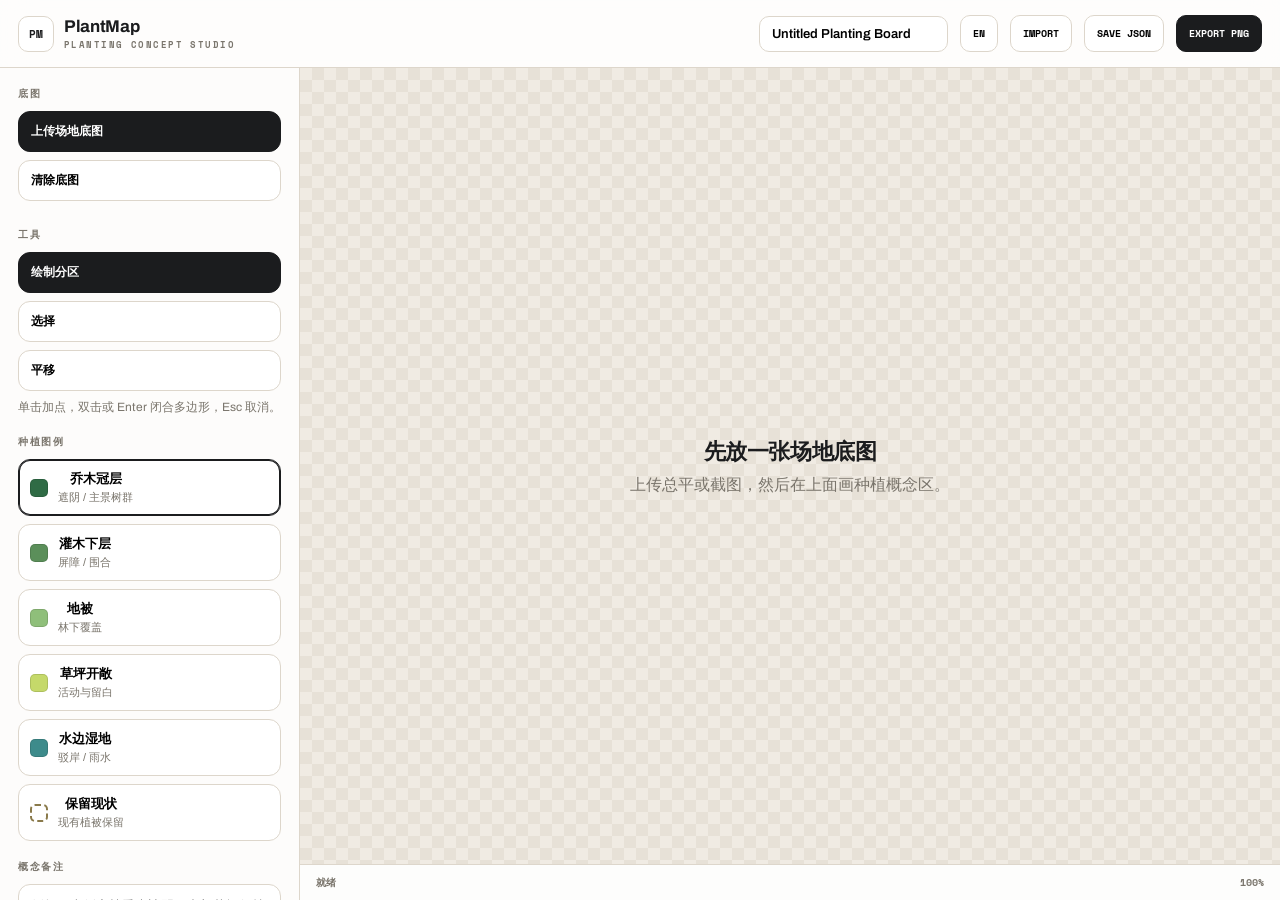
==== studio.html @ 992300a6 "Add one-click round corners for planting zones Soft-fillet selected zone polygons (or all zones when" ====
<!DOCTYPE html>
<html lang="zh-CN">
<head>
  <meta charset="UTF-8" />
  <meta name="viewport" content="width=device-width, initial-scale=1.0" />
  <title>PlantMap Studio · Planting Concept</title>
  <link rel="preconnect" href="https://fonts.googleapis.com" />
  <link rel="preconnect" href="https://fonts.gstatic.com" crossorigin />
  <link href="https://fonts.googleapis.com/css2?family=Archivo:wght@400;500;600;700;800&family=Space+Mono:wght@400;700&display=swap" rel="stylesheet" />
  <link rel="stylesheet" href="studio.css" />
</head>
<body>
  <header class="top">
    <a class="brand" href="index.html">
      <span class="mark">PM</span>
      <span class="brand-text"><b>PlantMap</b><small>PLANTING CONCEPT STUDIO</small></span>
    </a>
    <div class="spacer"></div>
    <input id="projectName" class="project-name" value="Untitled Planting Board" />
    <button type="button" class="topbtn" id="langBtn">中文</button>
    <button type="button" class="topbtn" id="importJsonBtn">IMPORT</button>
    <button type="button" class="topbtn" id="exportJsonBtn">SAVE JSON</button>
    <button type="button" class="topbtn primary" id="exportPngBtn">EXPORT PNG</button>
    <input id="importJsonFile" type="file" accept="application/json" hidden />
    <input id="baseFile" type="file" accept="image/*" hidden />
  </header>

  <div class="shell">
    <aside class="side">
      <div class="section-title" data-i="base">Base plan</div>
      <button type="button" class="side-btn primary" id="uploadBtn" data-i="upload">Upload site plan</button>
      <button type="button" class="side-btn" id="clearBaseBtn" data-i="clearBase">Clear base</button>

      <div class="section-title" data-i="tools">Tools</div>
      <div class="tool-row">
        <button type="button" class="tool on" data-tool="draw" data-i="draw">Draw zone</button>
        <button type="button" class="tool" data-tool="select" data-i="select">Select</button>
        <button type="button" class="tool" data-tool="pan" data-i="pan">Pan</button>
      </div>
      <p class="hint" data-i="drawHint">Click to add points. Double-click or Enter to close polygon. Esc cancels.</p>

      <div class="section-title" data-i="legend">Planting legend</div>
      <div class="legend" id="legend"></div>

      <div class="section-title" data-i="note">Concept note</div>
      <textarea id="note" rows="3" data-i-placeholder="notePh" placeholder="e.g. Dense canopy along south edge for shade; lawn kept open for gathering."></textarea>

      <div class="section-title" data-i="zones">Zones</div>
      <div id="zoneList" class="zone-list"></div>
      <button type="button" class="side-btn" id="roundCornersBtn" data-i="roundCorners">Round corners</button>
      <p class="hint" data-i="roundHint">Rounds selected zone; if none selected, rounds all zones.</p>
      <button type="button" class="side-btn danger" id="deleteZoneBtn" data-i="deleteZone">Delete selected</button>
    </aside>

    <main class="stage">
      <div class="canvas-wrap" id="canvasWrap">
        <canvas id="board"></canvas>
        <div class="empty" id="emptyState">
          <strong data-i="emptyTitle">Drop a site plan to start</strong>
          <span data-i="emptyBody">Upload a plan image, then paint planting concept zones on top.</span>
        </div>
      </div>
      <div class="status">
        <span id="statusText">Ready</span>
        <span id="zoomText">100%</span>
      </div>
    </main>
  </div>

  <div class="toast" id="toast"></div>
  <script src="studio.js"></script>
</body>
</html>
---- studio.css ----
:root {
  --ink: #1B1C1E;
  --paper: #F4F1EC;
  --line: #DDD6CB;
  --muted: #7A756C;
  --accent: #E0533F;
  --panel: rgba(255,255,255,.88);
  --shadow: 0 14px 40px rgba(40,34,25,.08);
  --canopy: #2F6B45;
  --shrub: #5B8F5A;
  --ground: #8FBF7A;
  --lawn: #C5D96A;
  --edge: #3D8B8B;
  --keep: #8A7A4B;
}

* { box-sizing: border-box; margin: 0; padding: 0; }
html, body { height: 100%; }
body {
  font-family: 'Archivo', sans-serif;
  color: var(--ink);
  background: #EDE8E0;
  min-height: 100%;
}

.top {
  height: 68px; display: flex; align-items: center; gap: 12px;
  padding: 0 18px; border-bottom: 1px solid var(--line);
  background: rgba(255,255,255,.9); backdrop-filter: blur(16px);
  position: sticky; top: 0; z-index: 20;
}
.brand { display: flex; align-items: center; gap: 10px; text-decoration: none; color: inherit; }
.mark {
  width: 36px; height: 36px; border-radius: 10px; border: 1px solid var(--line);
  display: grid; place-items: center; font: 800 11px 'Space Mono', monospace; background: #fff;
}
.brand-text b { display: block; font-size: 17px; letter-spacing: -.02em; }
.brand-text small {
  display: block; font: 700 9px 'Space Mono', monospace;
  letter-spacing: .16em; color: var(--muted); margin-top: 2px;
}
.spacer { flex: 1; }
.project-name {
  min-width: 180px; max-width: 280px; border: 1px solid var(--line);
  border-radius: 10px; padding: 10px 12px; background: #fff; font: 600 13px 'Archivo', sans-serif;
}
.topbtn {
  border: 1px solid var(--line); background: #fff; border-radius: 10px;
  padding: 10px 12px; font: 700 10px 'Space Mono', monospace; cursor: pointer;
}
.topbtn.primary { background: var(--ink); color: #fff; border-color: var(--ink); }
.topbtn:hover { transform: translateY(-1px); }

.shell {
  display: grid; grid-template-columns: 300px minmax(0, 1fr);
  min-height: calc(100vh - 68px);
}
.side {
  border-right: 1px solid var(--line); background: var(--panel);
  padding: 18px; overflow: auto; position: sticky; top: 68px;
  height: calc(100vh - 68px);
}
.section-title {
  font: 700 10px 'Space Mono', monospace; letter-spacing: .16em;
  text-transform: uppercase; color: var(--muted); margin: 18px 0 10px;
}
.section-title:first-child { margin-top: 0; }

.side-btn, .tool {
  width: 100%; border: 1px solid var(--line); background: #fff;
  border-radius: 12px; padding: 11px 12px; text-align: left;
  font: 700 12px 'Archivo', sans-serif; cursor: pointer; margin-bottom: 8px;
}
.side-btn.primary, .tool.on {
  background: var(--ink); color: #fff; border-color: var(--ink);
}
.side-btn.danger { color: #9B2C2C; }
.tool-row { display: grid; grid-template-columns: 1fr; gap: 0; }
.hint {
  font-size: 12px; color: var(--muted); line-height: 1.45; margin: 0 0 8px;
}

.legend { display: grid; gap: 8px; }
.legend-item {
  display: flex; align-items: center; gap: 10px;
  border: 1px solid transparent; border-radius: 12px;
  padding: 10px 11px; background: #fff; cursor: pointer;
  border-color: var(--line);
}
.legend-item.on { border-color: var(--ink); box-shadow: inset 0 0 0 1px var(--ink); }
.legend-swatch {
  width: 18px; height: 18px; border-radius: 5px; flex: 0 0 auto;
  border: 1px solid rgba(0,0,0,.12);
}
.legend-item.keep .legend-swatch {
  background: transparent !important; border: 2px dashed var(--keep);
}
.legend-item b { display: block; font-size: 13px; }
.legend-item small { display: block; color: var(--muted); font-size: 11px; margin-top: 2px; }

textarea#note {
  width: 100%; border: 1px solid var(--line); border-radius: 12px;
  padding: 12px; font: 500 13px 'Archivo', sans-serif; resize: vertical;
  background: #fff; min-height: 84px; line-height: 1.45;
}

.zone-list { display: grid; gap: 6px; margin-bottom: 10px; }
.zone-row {
  border: 1px solid var(--line); border-radius: 10px; padding: 9px 10px;
  background: #fff; cursor: pointer; font-size: 12px;
  display: flex; justify-content: space-between; gap: 8px;
}
.zone-row.on { border-color: var(--ink); }
.zone-row span { color: var(--muted); }

.stage { display: grid; grid-template-rows: 1fr auto; min-width: 0; }
.canvas-wrap {
  position: relative; overflow: hidden; background:
    linear-gradient(45deg, #e7e1d7 25%, transparent 25%),
    linear-gradient(-45deg, #e7e1d7 25%, transparent 25%),
    linear-gradient(45deg, transparent 75%, #e7e1d7 75%),
    linear-gradient(-45deg, transparent 75%, #e7e1d7 75%);
  background-size: 24px 24px;
  background-position: 0 0, 0 12px, 12px -12px, -12px 0;
  background-color: #f0ebe3;
}
#board {
  display: block; width: 100%; height: calc(100vh - 68px - 36px);
  cursor: crosshair; touch-action: none;
}
#board.pan { cursor: grab; }
#board.panning { cursor: grabbing; }

.empty {
  position: absolute; inset: 0; display: grid; place-content: center;
  text-align: center; gap: 8px; pointer-events: none; color: var(--muted);
  padding: 24px;
}
.empty strong { font-size: 22px; color: var(--ink); letter-spacing: -.02em; }
.empty.hidden { display: none; }

.status {
  height: 36px; display: flex; align-items: center; justify-content: space-between;
  padding: 0 16px; border-top: 1px solid var(--line); background: rgba(255,255,255,.9);
  font: 700 10px 'Space Mono', monospace; color: var(--muted);
}

.toast {
  position: fixed; right: 18px; bottom: 18px; background: #191918; color: #fff;
  border-radius: 12px; padding: 12px 14px; font: 700 10px 'Space Mono', monospace;
  opacity: 0; transform: translateY(8px); pointer-events: none; transition: .18s; z-index: 50;
}
.toast.on { opacity: 1; transform: none; }

@media (max-width: 900px) {
  .shell { grid-template-columns: 1fr; }
  .side { position: static; height: auto; border-right: 0; border-bottom: 1px solid var(--line); }
  #board { height: 62vh; }
  .project-name { display: none; }
  .topbtn:not(.primary) { display: none; }
  #langBtn, #exportPngBtn { display: inline-block; }
}
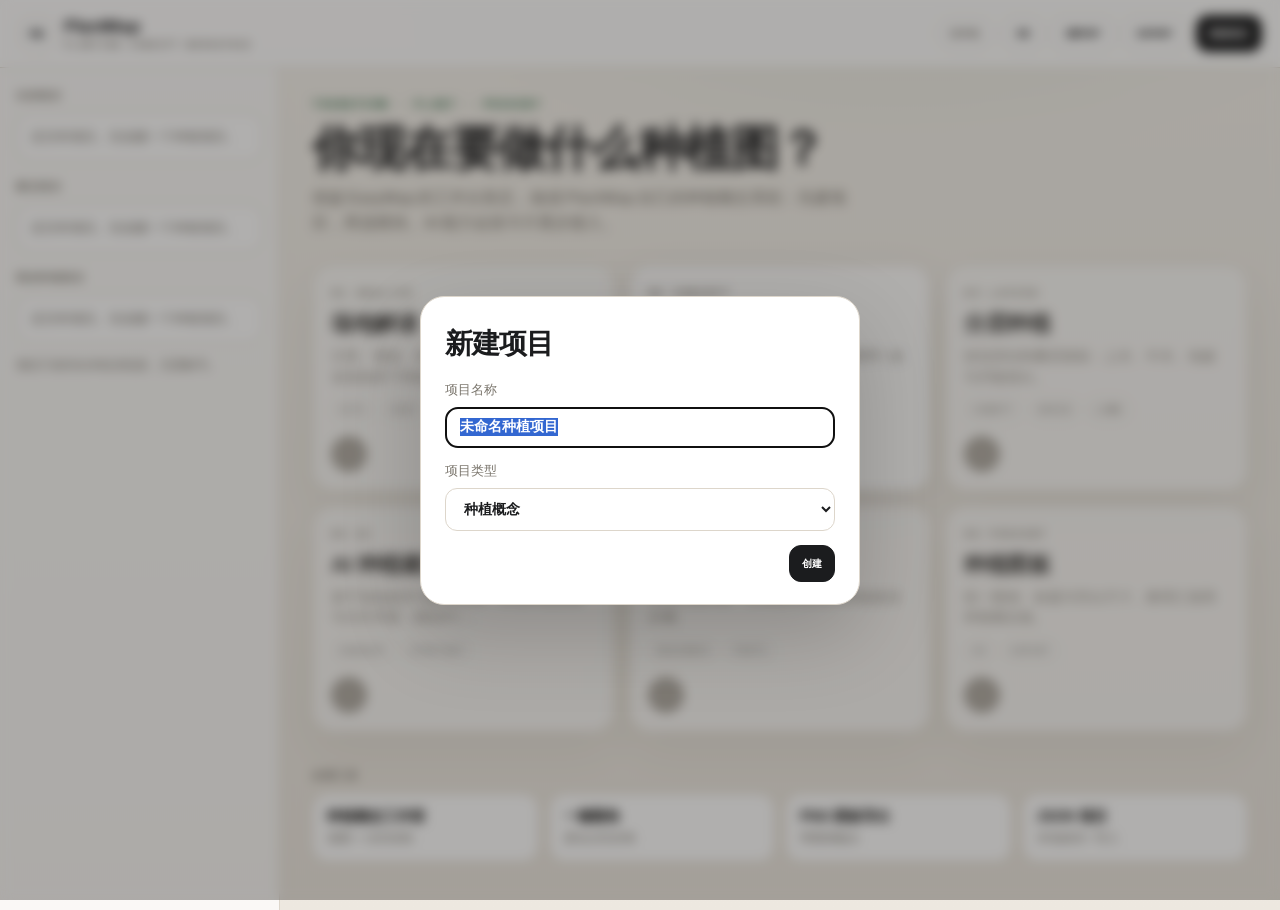
==== commit f32cbf18: "Add PlantMap workspace hub and fix round-corners Introduce an EasyMap-inspired planting workspace wi" ====
--- a/studio.html
+++ b/studio.html
@@ -7,11 +7,11 @@
   <link rel="preconnect" href="https://fonts.googleapis.com" />
   <link rel="preconnect" href="https://fonts.gstatic.com" crossorigin />
   <link href="https://fonts.googleapis.com/css2?family=Archivo:wght@400;500;600;700;800&family=Space+Mono:wght@400;700&display=swap" rel="stylesheet" />
-  <link rel="stylesheet" href="studio.css" />
+  <link rel="stylesheet" href="studio.css?v=20260805b" />
 </head>
 <body>
   <header class="top">
-    <a class="brand" href="index.html">
+    <a class="brand" href="workspace.html">
       <span class="mark">PM</span>
       <span class="brand-text"><b>PlantMap</b><small>PLANTING CONCEPT STUDIO</small></span>
     </a>
@@ -47,8 +47,8 @@
 
       <div class="section-title" data-i="zones">Zones</div>
       <div id="zoneList" class="zone-list"></div>
-      <button type="button" class="side-btn" id="roundCornersBtn" data-i="roundCorners">Round corners</button>
-      <p class="hint" data-i="roundHint">Rounds selected zone; if none selected, rounds all zones.</p>
+      <button type="button" class="side-btn" id="roundCornersBtn" data-i="roundCorners">一键圆角</button>
+      <p class="hint" data-i="roundHint">对选中分区圆角；未选中时对全部分区生效。</p>
       <button type="button" class="side-btn danger" id="deleteZoneBtn" data-i="deleteZone">Delete selected</button>
     </aside>
 
@@ -68,6 +68,7 @@
   </div>
 
   <div class="toast" id="toast"></div>
-  <script src="studio.js"></script>
+  <script src="projects.js?v=20260805b"></script>
+  <script src="studio.js?v=20260805b"></script>
 </body>
 </html>
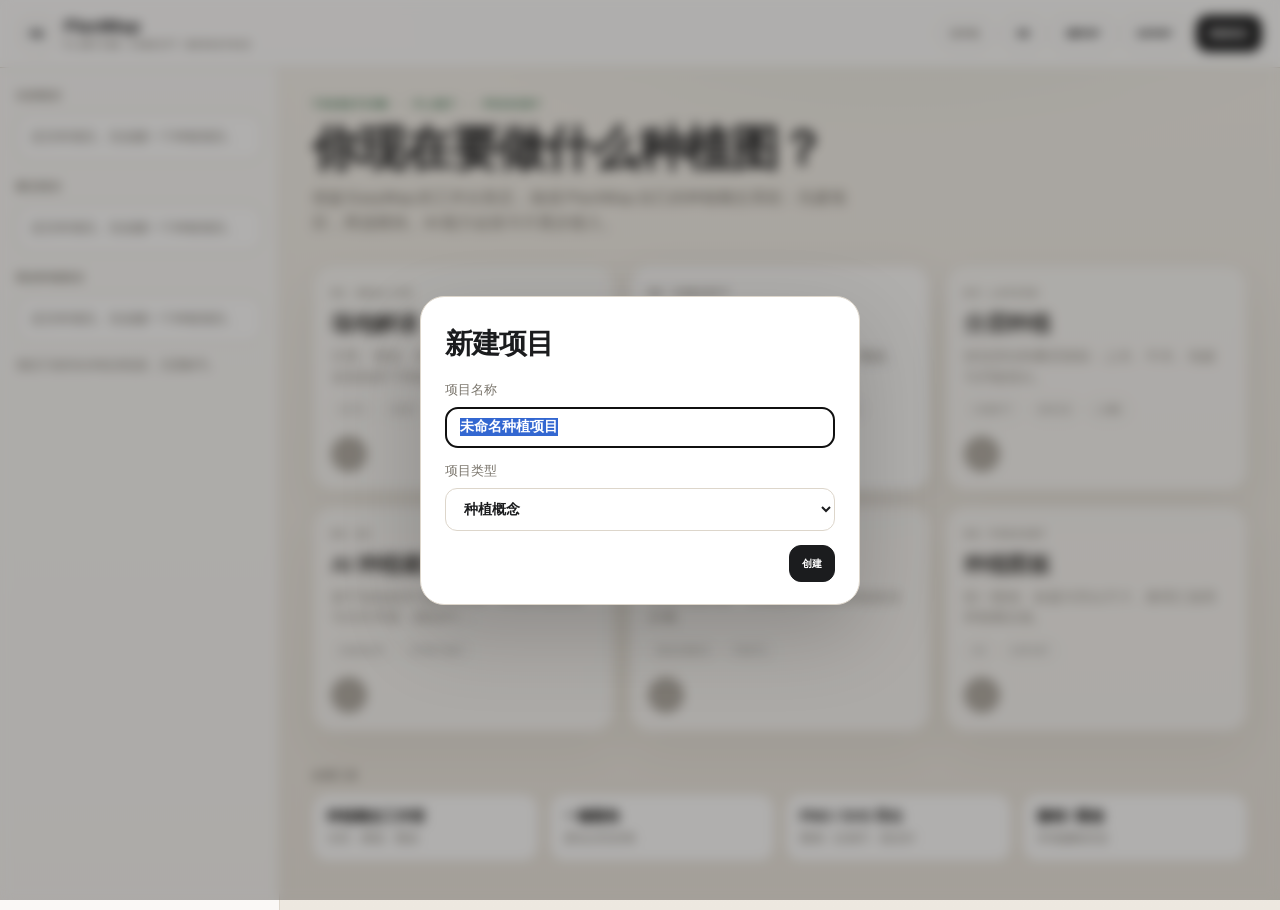
==== commit 8f15e981: "Enhance planting studio with concept grammar and log decisions Add undo/redo, PNG/SVG export, board " ====
--- a/studio.html
+++ b/studio.html
@@ -7,7 +7,7 @@
   <link rel="preconnect" href="https://fonts.googleapis.com" />
   <link rel="preconnect" href="https://fonts.gstatic.com" crossorigin />
   <link href="https://fonts.googleapis.com/css2?family=Archivo:wght@400;500;600;700;800&family=Space+Mono:wght@400;700&display=swap" rel="stylesheet" />
-  <link rel="stylesheet" href="studio.css?v=20260805b" />
+  <link rel="stylesheet" href="studio.css?v=20260805c" />
 </head>
 <body>
   <header class="top">
@@ -17,10 +17,18 @@
     </a>
     <div class="spacer"></div>
     <input id="projectName" class="project-name" value="Untitled Planting Board" />
+    <button type="button" class="topbtn" id="undoBtn" title="Undo">↶</button>
+    <button type="button" class="topbtn" id="redoBtn" title="Redo">↷</button>
     <button type="button" class="topbtn" id="langBtn">中文</button>
     <button type="button" class="topbtn" id="importJsonBtn">IMPORT</button>
     <button type="button" class="topbtn" id="exportJsonBtn">SAVE JSON</button>
-    <button type="button" class="topbtn primary" id="exportPngBtn">EXPORT PNG</button>
+    <div class="export-wrap">
+      <button type="button" class="topbtn primary" id="exportMenuBtn">EXPORT ▾</button>
+      <div class="menu" id="exportMenu" hidden>
+        <button type="button" id="exportPngBtn">PNG</button>
+        <button type="button" id="exportSvgBtn">SVG</button>
+      </div>
+    </div>
     <input id="importJsonFile" type="file" accept="application/json" hidden />
     <input id="baseFile" type="file" accept="image/*" hidden />
   </header>
@@ -34,10 +42,24 @@
       <div class="section-title" data-i="tools">Tools</div>
       <div class="tool-row">
         <button type="button" class="tool on" data-tool="draw" data-i="draw">Draw zone</button>
+        <button type="button" class="tool" data-tool="boundary" data-i="boundary">Site edge</button>
+        <button type="button" class="tool" data-tool="spine" data-i="spine">Corridor</button>
+        <button type="button" class="tool" data-tool="arrow" data-i="arrow">Arrow</button>
         <button type="button" class="tool" data-tool="select" data-i="select">Select</button>
         <button type="button" class="tool" data-tool="pan" data-i="pan">Pan</button>
       </div>
-      <p class="hint" data-i="drawHint">Click to add points. Double-click or Enter to close polygon. Esc cancels.</p>
+      <p class="hint" data-i="drawHint">Click to add points. Double-click or Enter to close. Esc cancels.</p>
+
+      <div class="section-title" data-i="presets">Planting presets</div>
+      <div class="preset-row" id="presetRow"></div>
+
+      <div class="section-title" data-i="theme">Theme</div>
+      <div class="theme-row" id="themeRow"></div>
+
+      <div class="section-title" data-i="chrome">Board chrome</div>
+      <label class="check"><input type="checkbox" id="showLegend" checked /> <span data-i="showLegend">Legend</span></label>
+      <label class="check"><input type="checkbox" id="showScale" checked /> <span data-i="showScale">Scale bar</span></label>
+      <label class="check"><input type="checkbox" id="showNorth" checked /> <span data-i="showNorth">North arrow</span></label>
 
       <div class="section-title" data-i="legend">Planting legend</div>
       <div class="legend" id="legend"></div>
@@ -45,7 +67,7 @@
       <div class="section-title" data-i="note">Concept note</div>
       <textarea id="note" rows="3" data-i-placeholder="notePh" placeholder="e.g. Dense canopy along south edge for shade; lawn kept open for gathering."></textarea>
 
-      <div class="section-title" data-i="zones">Zones</div>
+      <div class="section-title" data-i="zones">Zones & paths</div>
       <div id="zoneList" class="zone-list"></div>
       <button type="button" class="side-btn" id="roundCornersBtn" data-i="roundCorners">一键圆角</button>
       <p class="hint" data-i="roundHint">对选中分区圆角；未选中时对全部分区生效。</p>
@@ -68,7 +90,7 @@
   </div>
 
   <div class="toast" id="toast"></div>
-  <script src="projects.js?v=20260805b"></script>
-  <script src="studio.js?v=20260805b"></script>
+  <script src="projects.js?v=20260805c"></script>
+  <script src="studio.js?v=20260805c"></script>
 </body>
 </html>
--- a/studio.css
+++ b/studio.css
@@ -50,6 +50,38 @@
 }
 .topbtn.primary { background: var(--ink); color: #fff; border-color: var(--ink); }
 .topbtn:hover { transform: translateY(-1px); }
+.topbtn:disabled { opacity: .4; cursor: default; transform: none; }
+
+.export-wrap { position: relative; }
+.menu {
+  position: absolute; right: 0; top: calc(100% + 6px);
+  min-width: 120px; background: #fff; border: 1px solid var(--line);
+  border-radius: 12px; box-shadow: var(--shadow); padding: 6px; z-index: 40;
+}
+.menu[hidden] { display: none; }
+.menu button {
+  display: block; width: 100%; border: 0; background: transparent;
+  text-align: left; padding: 10px 12px; border-radius: 8px;
+  font: 700 11px 'Space Mono', monospace; cursor: pointer;
+}
+.menu button:hover { background: #F4F1EC; }
+
+.preset-row, .theme-row { display: grid; gap: 6px; margin-bottom: 8px; }
+.preset-btn, .theme-btn {
+  width: 100%; border: 1px solid var(--line); background: #fff;
+  border-radius: 12px; padding: 10px 11px; text-align: left; cursor: pointer;
+}
+.preset-btn b, .theme-btn b { display: block; font-size: 12px; }
+.preset-btn small, .theme-btn small { display: block; color: var(--muted); font-size: 11px; margin-top: 2px; }
+.theme-btn.on { border-color: var(--ink); box-shadow: inset 0 0 0 1px var(--ink); }
+.theme-swatches { display: flex; gap: 4px; margin-top: 6px; }
+.theme-swatches i { width: 12px; height: 12px; border-radius: 3px; display: block; }
+
+.check {
+  display: flex; align-items: center; gap: 8px; margin-bottom: 8px;
+  font-size: 12px; color: var(--ink); cursor: pointer;
+}
+.check input { accent-color: var(--ink); }
 
 .shell {
   display: grid; grid-template-columns: 300px minmax(0, 1fr);
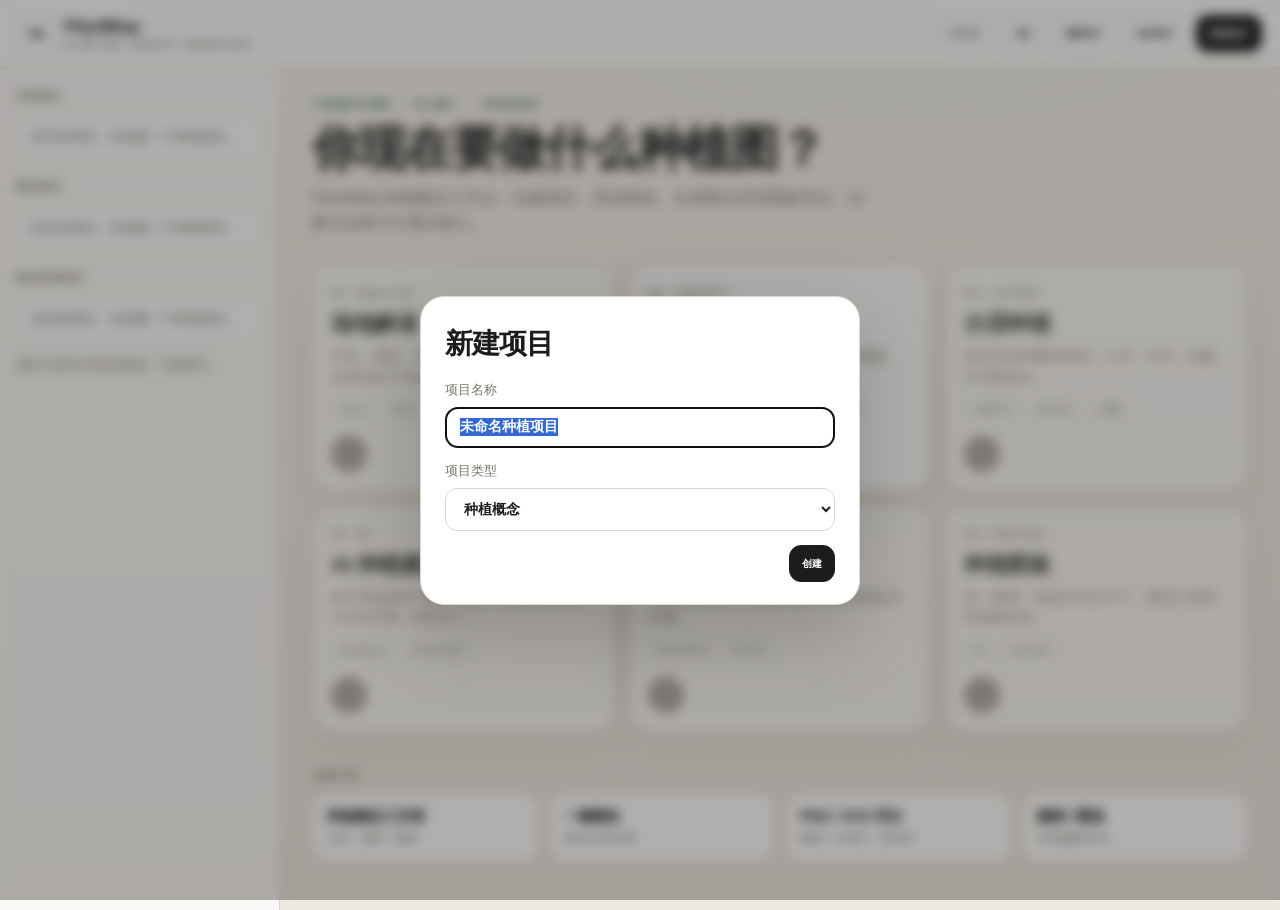
==== commit 68b8ed29: "Remove EasyMap branding so PlantMap stands alone Rewrite landing/workspace copy, README, and DEVLOG " ====
--- a/studio.html
+++ b/studio.html
@@ -7,7 +7,7 @@
   <link rel="preconnect" href="https://fonts.googleapis.com" />
   <link rel="preconnect" href="https://fonts.gstatic.com" crossorigin />
   <link href="https://fonts.googleapis.com/css2?family=Archivo:wght@400;500;600;700;800&family=Space+Mono:wght@400;700&display=swap" rel="stylesheet" />
-  <link rel="stylesheet" href="studio.css?v=20260805c" />
+  <link rel="stylesheet" href="studio.css?v=20260806a" />
 </head>
 <body>
   <header class="top">
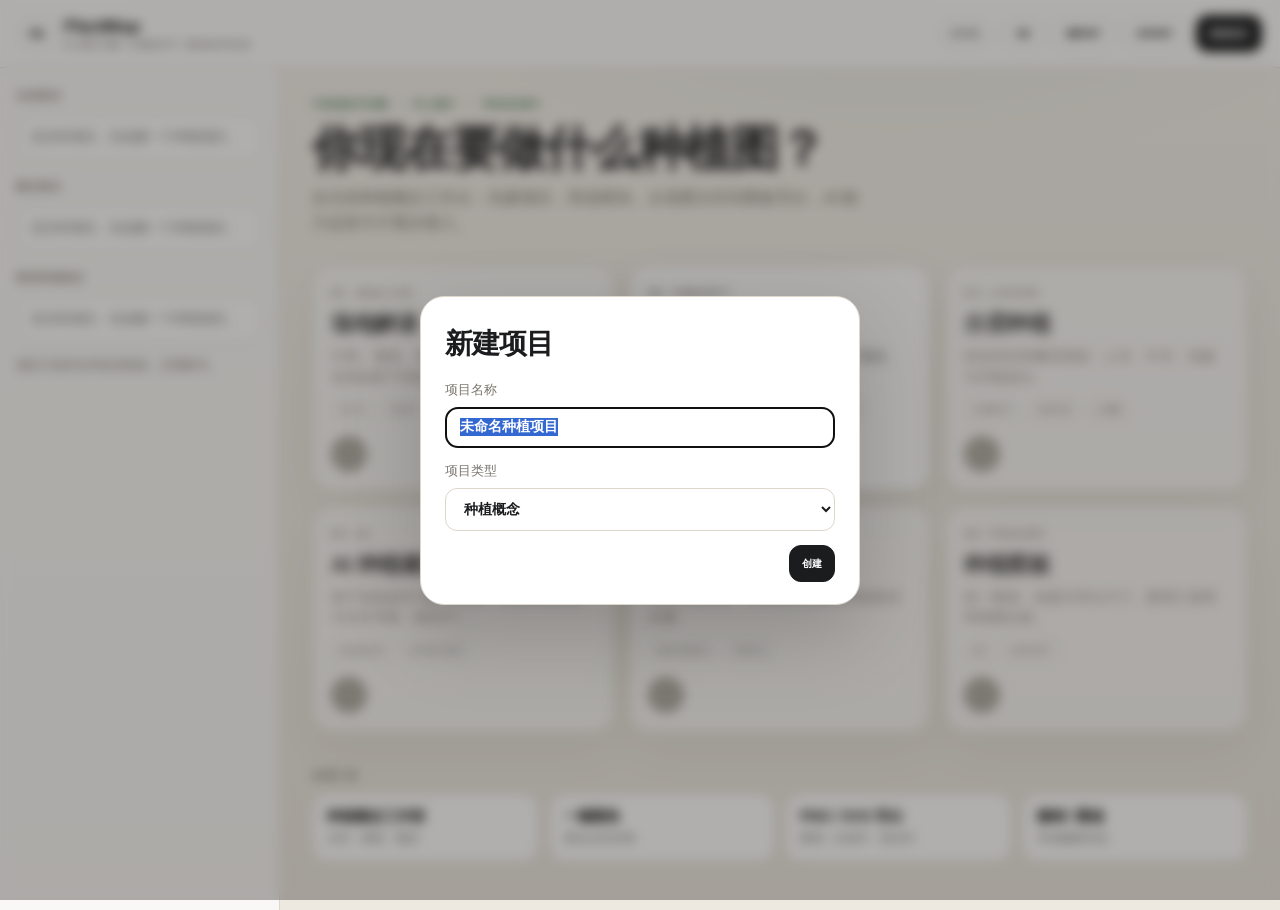
==== commit 9c3f6f77: "Force cache-bust so EasyMap copy cannot linger Browsers were still serving cached landing.js with th" ====
--- a/studio.html
+++ b/studio.html
@@ -3,11 +3,12 @@
 <head>
   <meta charset="UTF-8" />
   <meta name="viewport" content="width=device-width, initial-scale=1.0" />
+  <meta http-equiv="Cache-Control" content="no-cache, no-store, must-revalidate" />
   <title>PlantMap Studio · Planting Concept</title>
   <link rel="preconnect" href="https://fonts.googleapis.com" />
   <link rel="preconnect" href="https://fonts.gstatic.com" crossorigin />
   <link href="https://fonts.googleapis.com/css2?family=Archivo:wght@400;500;600;700;800&family=Space+Mono:wght@400;700&display=swap" rel="stylesheet" />
-  <link rel="stylesheet" href="studio.css?v=20260806a" />
+  <link rel="stylesheet" href="studio.css?v=20260806c" />
 </head>
 <body>
   <header class="top">
@@ -90,7 +91,7 @@
   </div>
 
   <div class="toast" id="toast"></div>
-  <script src="projects.js?v=20260805c"></script>
-  <script src="studio.js?v=20260805c"></script>
+  <script src="projects.js?v=20260806c"></script>
+  <script src="studio.js?v=20260806c"></script>
 </body>
 </html>
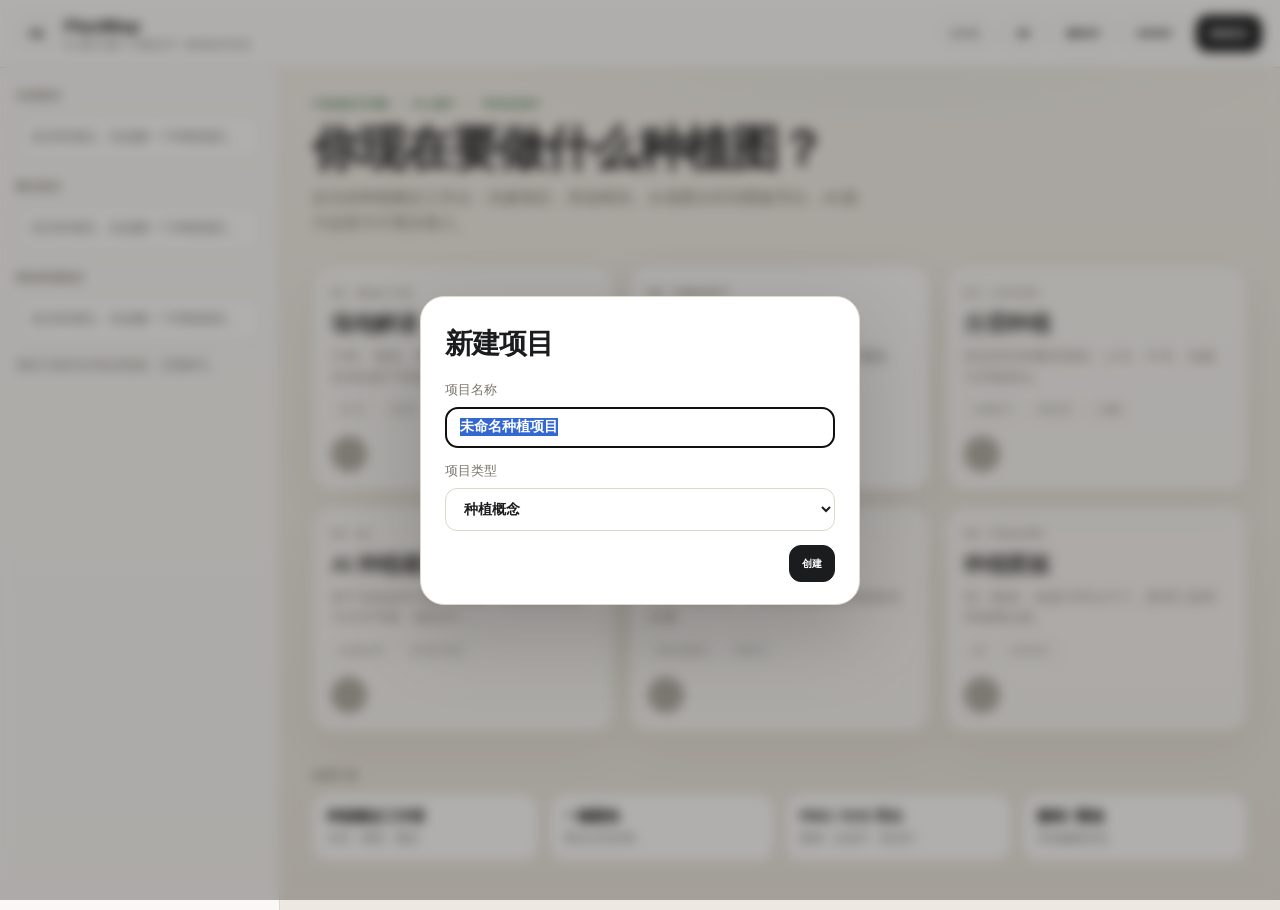
==== commit 9bf24074: "Add multi-sheet projects (Step 3.1) Projects now store sheets[] with activeSheetId; studio sheet bar" ====
--- a/studio.html
+++ b/studio.html
@@ -8,7 +8,7 @@
   <link rel="preconnect" href="https://fonts.googleapis.com" />
   <link rel="preconnect" href="https://fonts.gstatic.com" crossorigin />
   <link href="https://fonts.googleapis.com/css2?family=Archivo:wght@400;500;600;700;800&family=Space+Mono:wght@400;700&display=swap" rel="stylesheet" />
-  <link rel="stylesheet" href="studio.css?v=20260806c" />
+  <link rel="stylesheet" href="studio.css?v=20260806d" />
 </head>
 <body>
   <header class="top">
@@ -33,6 +33,15 @@
     <input id="importJsonFile" type="file" accept="application/json" hidden />
     <input id="baseFile" type="file" accept="image/*" hidden />
   </header>
+
+  <div class="sheet-bar" id="sheetBar" aria-label="Sheets">
+    <div class="sheet-tabs" id="sheetTabs"></div>
+    <div class="sheet-actions">
+      <button type="button" class="sheet-btn" id="addSheetBtn" data-i="addSheet" title="Add sheet">＋</button>
+      <button type="button" class="sheet-btn" id="dupSheetBtn" data-i="dupSheet" title="Duplicate sheet">⧉</button>
+      <button type="button" class="sheet-btn danger" id="delSheetBtn" data-i="delSheet" title="Delete sheet">✕</button>
+    </div>
+  </div>
 
   <div class="shell">
     <aside class="side">
@@ -91,7 +100,7 @@
   </div>
 
   <div class="toast" id="toast"></div>
-  <script src="projects.js?v=20260806c"></script>
-  <script src="studio.js?v=20260806c"></script>
+  <script src="projects.js?v=20260806d"></script>
+  <script src="studio.js?v=20260806d"></script>
 </body>
 </html>
--- a/studio.css
+++ b/studio.css
@@ -85,12 +85,12 @@
 
 .shell {
   display: grid; grid-template-columns: 300px minmax(0, 1fr);
-  min-height: calc(100vh - 68px);
+  min-height: calc(100vh - 68px - 50px);
 }
 .side {
   border-right: 1px solid var(--line); background: var(--panel);
-  padding: 18px; overflow: auto; position: sticky; top: 68px;
-  height: calc(100vh - 68px);
+  padding: 18px; overflow: auto; position: sticky; top: 118px;
+  height: calc(100vh - 68px - 50px);
 }
 .section-title {
   font: 700 10px 'Space Mono', monospace; letter-spacing: .16em;
@@ -157,7 +157,7 @@
   background-color: #f0ebe3;
 }
 #board {
-  display: block; width: 100%; height: calc(100vh - 68px - 36px);
+  display: block; width: 100%; height: calc(100vh - 68px - 50px - 36px);
   cursor: crosshair; touch-action: none;
 }
 #board.pan { cursor: grab; }
@@ -183,6 +183,36 @@
   opacity: 0; transform: translateY(8px); pointer-events: none; transition: .18s; z-index: 50;
 }
 .toast.on { opacity: 1; transform: none; }
+
+.sheet-bar {
+  display: flex; align-items: center; gap: 10px;
+  padding: 8px 14px; border-bottom: 1px solid var(--line);
+  background: rgba(255,255,255,.82); backdrop-filter: blur(12px);
+  position: sticky; top: 68px; z-index: 15;
+}
+.sheet-tabs {
+  display: flex; gap: 6px; flex: 1; min-width: 0;
+  overflow-x: auto; padding-bottom: 2px;
+}
+.sheet-tab {
+  flex: 0 0 auto; border: 1px solid var(--line); background: #fff;
+  border-radius: 999px; padding: 7px 12px; cursor: pointer;
+  font: 700 11px 'Archivo', sans-serif; color: var(--muted);
+  max-width: 180px; white-space: nowrap; overflow: hidden; text-overflow: ellipsis;
+}
+.sheet-tab.on {
+  background: var(--ink); color: #fff; border-color: var(--ink);
+}
+.sheet-tab:hover:not(.on) { border-color: #bbb; color: var(--ink); }
+.sheet-actions { display: flex; gap: 6px; flex: 0 0 auto; }
+.sheet-btn {
+  width: 34px; height: 34px; border: 1px solid var(--line); border-radius: 10px;
+  background: #fff; cursor: pointer; font: 700 14px 'Space Mono', monospace;
+  color: var(--ink);
+}
+.sheet-btn:hover { transform: translateY(-1px); }
+.sheet-btn.danger { color: #9B2C2C; }
+.sheet-btn:disabled { opacity: .35; cursor: default; transform: none; }
 
 @media (max-width: 900px) {
   .shell { grid-template-columns: 1fr; }
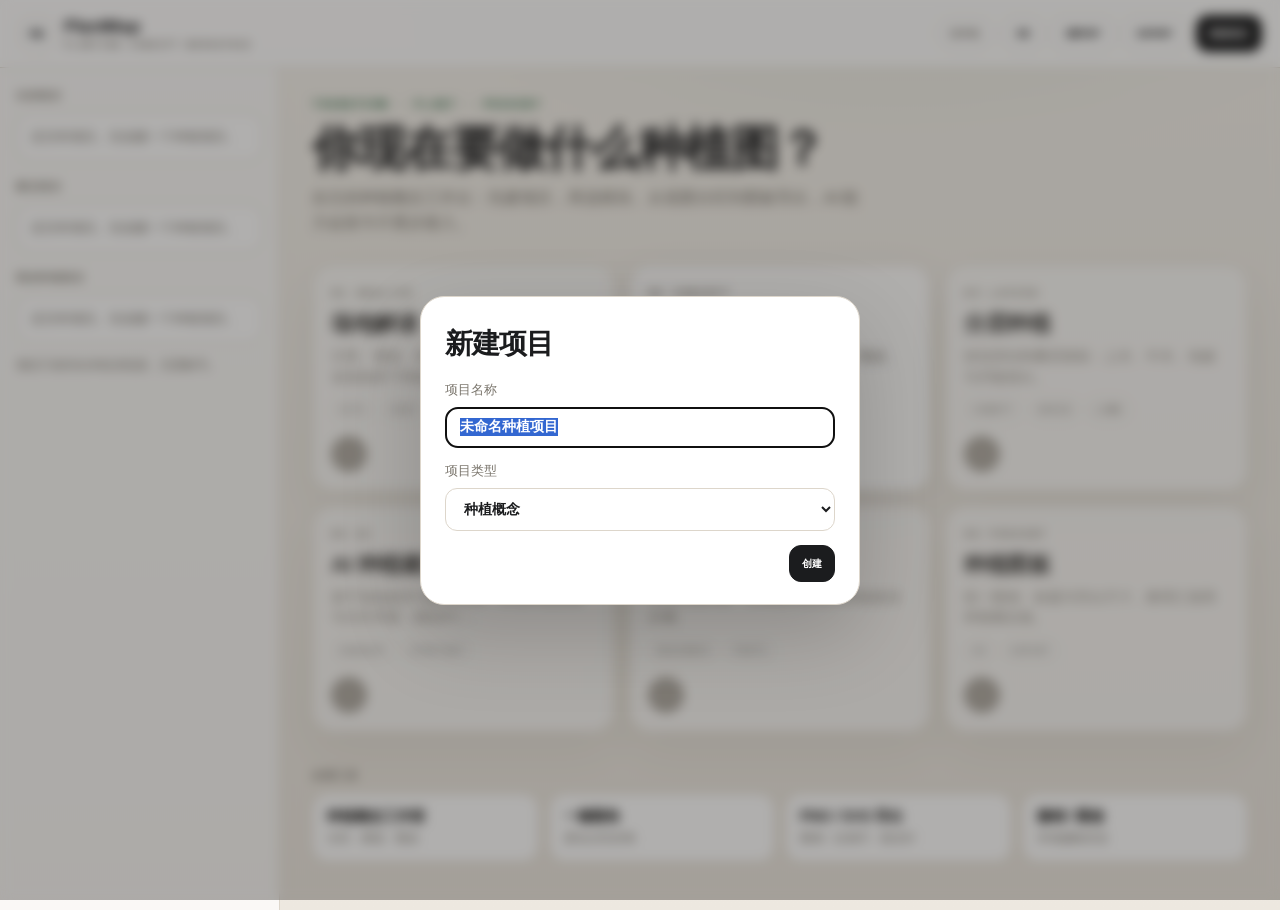
==== commit 0463a56c: "Point studio at projects.js cache-bust 20260806e Co-authored-by: Ben He <woheshiwen@users.noreply.gi" ====
--- a/studio.html
+++ b/studio.html
@@ -100,7 +100,7 @@
   </div>
 
   <div class="toast" id="toast"></div>
-  <script src="projects.js?v=20260806d"></script>
+  <script src="projects.js?v=20260806e"></script>
   <script src="studio.js?v=20260806d"></script>
 </body>
 </html>
